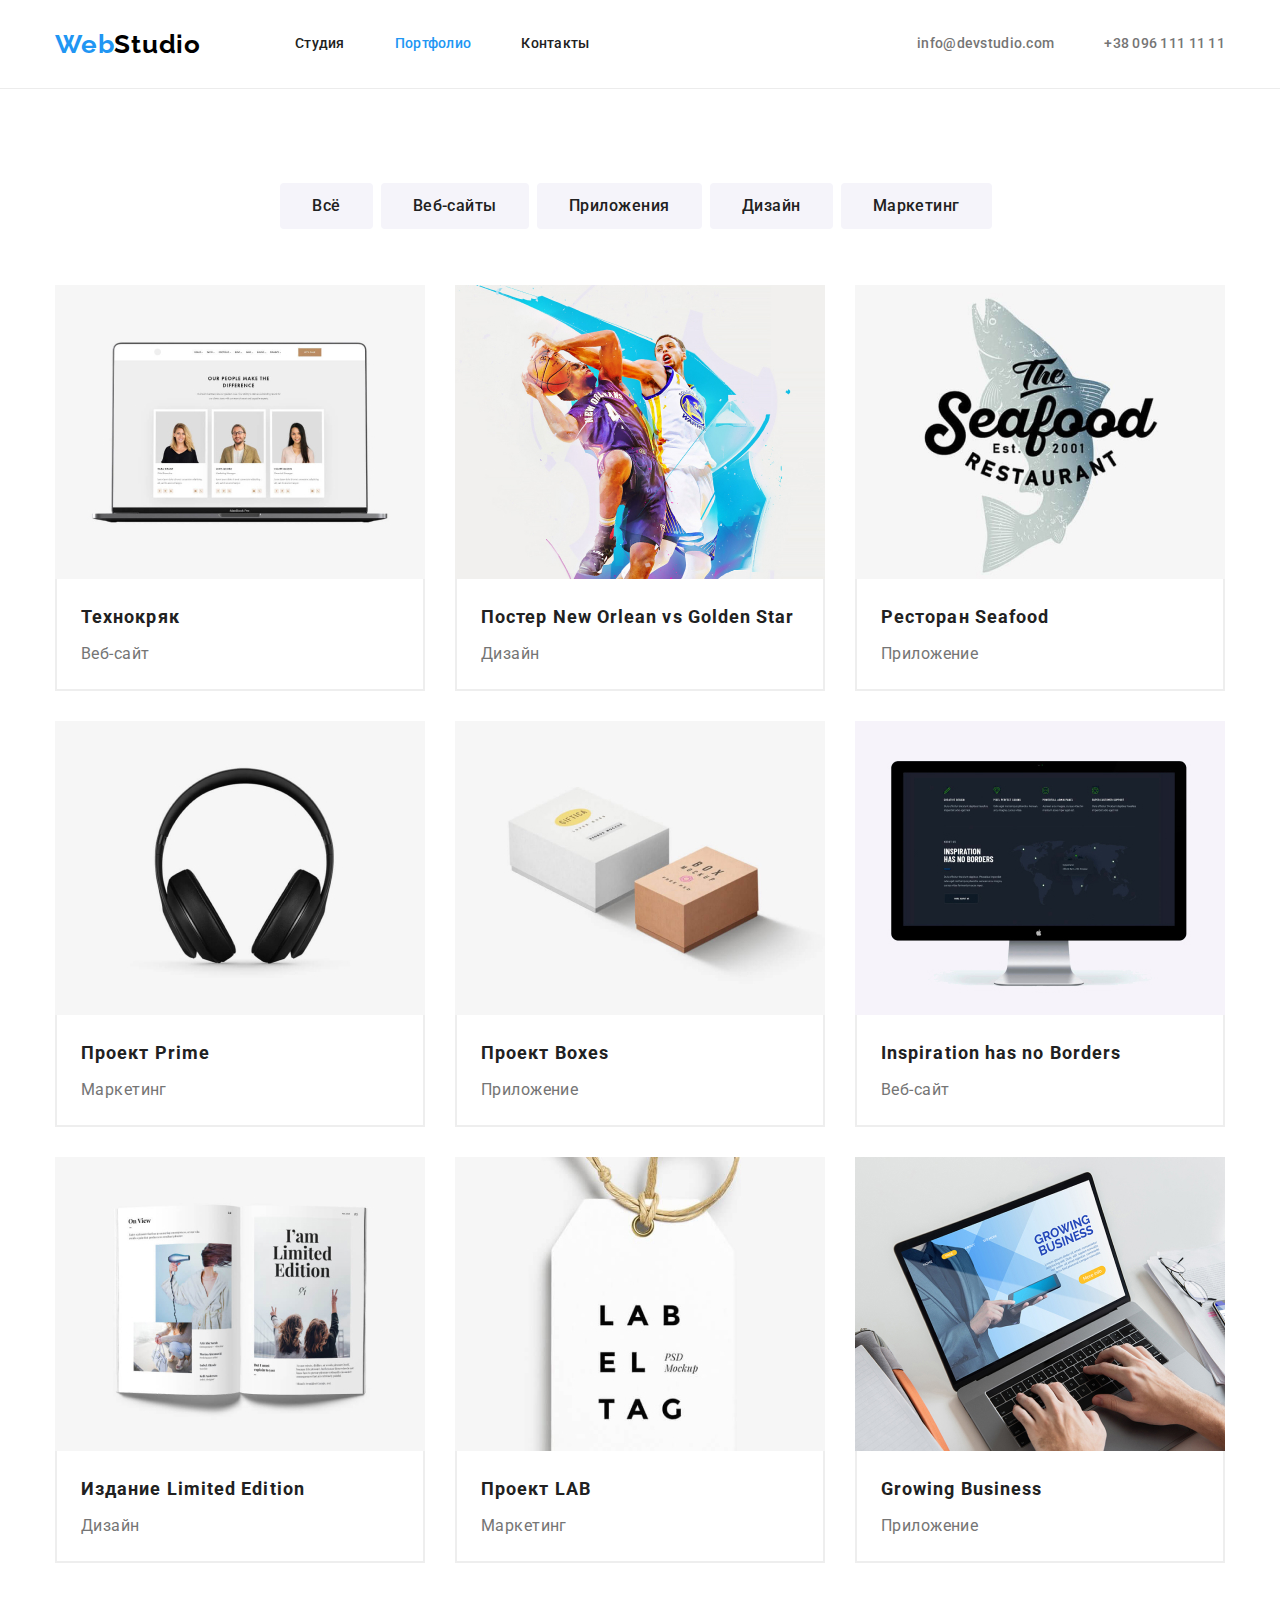
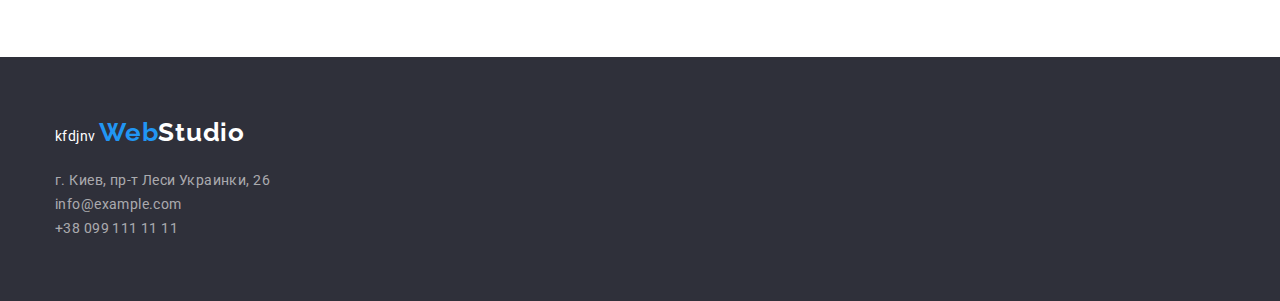
==== portfolio.html @ 1f843e9f "Add files via upload" ====
<!DOCTYPE html>
<html lang="ru">

<head>
    <meta charset="UTF-8">
    <meta http-equiv="X-UA-Compatible" content="IE=edge">
    <meta name="viewport" content="width=device-width, initial-scale=1.0">
    <title>Document</title>
    <link rel="preconnect" href="https://fonts.googleapis.com">
    <link rel="preconnect" href="https://fonts.gstatic.com" crossorigin>
    <link
        href="https://fonts.googleapis.com/css2?family=Raleway:wght@700&family=Roboto:wght@400;500;700;900&display=swap"
        rel="stylesheet">
    <link rel="stylesheet"
        href="https://cdnjs.cloudflare.com/ajax/libs/modern-normalize/1.1.0/modern-normalize.min.css">
    <link rel="stylesheet" href="./css/style.css">
</head>

<body>
    <header class="page-header">
        <div class="container">
            <div class="navigation">
                <nav class="nav">
                    <a href="./index.html" class="logo"><span class="accent">Web</span>Studio</a>
                    <ul class="site-nav list">
                        <li class="item"><a class="link" href="./index.html">Студия</a></li>
                        <li class="item"><a class="link current" href="./portfolio.html">Портфолио</a></li>
                        <li class="item"><a class="link" href="">Контакты</a></li>
                    </ul>
                </nav>

                <ul class="site-contacts list">
                    <li class="item"><a href="" class="link">info@devstudio.com</a></li>
                    <li class="item"><a href="" class="link">+38 096 111 11 11</a></li>
                </ul>
            </div>
        </div>
    </header>

     <main>
         <section>
            <div class="container">
                <h1 class="visually-hidden">Наши работы</h1>
                <ul class="filter-list list">
                    <li><button class="button" type="button">Всё</button></li>
                    <li><button class="button" type="button">Веб-сайты</button></li>
                    <li><button class="button" type="button">Приложения</button></li>
                    <li><button class="button" type="button">Дизайн</button></li>
                    <li><button class="button" type="button">Маркетинг</button></li>
                </ul>
                
                <ul class="works-list list">
                    <li class="card">
                        <img src="./images/img1.jpg" alt="Веб-сайт">
                        <div class="works-list-text">
                            <h2 class="title">Технокряк</h2>
                            <p class="text">Веб-сайт</p>
                        </div>
                    </li>
                    <li class="card">
                        <img src="./images/img2.jpg" alt="Дизайн">
                        <div class="works-list-text">
                            <h2 class="title">Постер New Orlean vs Golden Star</h2>
                            <p class="text">Дизайн</p>
                        </div>
                    </li>
                    <li class="card">
                        <img src="./images/img3.jpg" alt="Приложение">
                        <div class="works-list-text">
                            <h2 class="title">Ресторан Seafood</h2>
                            <p class="text">Приложение</p>
                        </div>
                    </li>
                    <li class="card">
                        <img src="./images/img4.jpg" alt="Маркетин">
                        <div class="works-list-text">
                            <h2 class="title">Проект Prime</h2>
                            <p class="text">Маркетинг</p>
                        </div>
                    </li>
                    <li class="card">
                        <img src="./images/img5.jpg" alt=">Приложение">
                        <div class="works-list-text">
                            <h2 class="title">Проект Boxes</h2>
                            <p class="text">Приложение</p>
                        </div>
                    </li>
                    <li class="card">
                        <img src="./images/img6.jpg" alt="Веб-сайт">
                        <div class="works-list-text">
                            <h2 class="title">Inspiration has no Borders</h2>
                            <p class="text">Веб-сайт</p>
                        </div>
                    </li>
                    <li class="card">
                        <img src="./images/img7.jpg" alt="Дизайн">
                        <div class="works-list-text">
                            <h2 class="title">Издание Limited Edition</h2>
                            <p class="text">Дизайн</p>
                        </div>
                    </li>
                    <li class="card">
                        <img src="./images/img8.jpg" alt="Маркетинг">
                        <div class="works-list-text">
                            <h2 class="title">Проект LAB</h2>
                            <p class="text">Маркетинг</p>
                        </div>
                    </li>
                    <li class="card">
                        <img src="./images/img9.jpg" alt="Приложение">
                        <div class="works-list-text">
                            <h2 class="title">Growing Business</h2>
                            <p class="text">Приложение</p>
                        </div>
                    </li>
                </ul>
            </div>
         </section>

     </main>

    <footer class="footer">
        <div class="container">
            <address class="adress"></address>
            kfdjnv
            <a class="logo" href="./index.html"><span class="accent">Web</span>Studio</a>
            <ul class="footer-list list">
                <li><a class="footer-link" href="">г. Киев, пр-т Леси Украинки, 26</a></li>
                <li><a class="footer-link" href="mailto:info@example.com">info@example.com</a><br></li>
                <li><a class="footer-link" href="tel:+380991111111">+38 099 111 11 11</a></li>
            </ul>
            </address>
        </div>
    </footer>
    
</body>
</html>
---- css/style.css ----
/* Цвет основного текста #757575 */
/* Вторичный цвет текста #212121 */
/* Фоновый белый  #FFFFFF*/
/* Фоновый серый  #F5F4FA*/
/* Фоновый чёрный  #2F303A*/
/* Акцент #2196F3 */

:root {
    --primery-text-color: #757575;
    --title-text-color: #212121;
    --accent-color: #2196F3;
    --primery-white-color: #fff;
}

body{
    color: var(--primery-text-color);
    background-color: var(--primery-white-color);

    font-family: Roboto, sans-serif;
    font-weight: 400;
    font-size: 14px;
    line-height: 1.71;
    letter-spacing: 0.03em;
}

 h1,
 h2,
 h3,
 p{
    margin: 0;
}

img {
    display: block;
}

ul {
    padding: 0;
}

.heading,
.caption-none {
    display: none;
}

.visually-hidden {
    position: absolute;
    width: 1px;
    height: 1px;
    margin: -1px;
    border: 0;
    padding: 0;
    white-space: normal;
    clip-path: inset(100%);
    clip: rect(0 0 0 0);
    overflow: hidden;
}

.container {
    width: 1200px;
    margin: 0 auto;
    padding: 0 15px;
}

section {
    padding-top: 94px;
    padding-bottom: 94px;
}

.section-title {
    color: var(--title-text-color);
}

.list {
    list-style: none;
    margin: 0;
}

/* Header */

.page-header {
    border-bottom: 1px solid #ECECEC;
}

.page-header,
.logo {
    color:#000000;
    text-decoration: none;
}

.accent {
    color: var(--accent-color);
}

.logo {
    font-family: 'Raleway';
    font-weight: 700;
    font-size: 26px;
    line-height: 1.19;
    letter-spacing: 0.03em;
    }

/* Site nav */

.nav {
    display: flex;
    align-items: center;
}

.site-nav .item {
    padding-top: 32px;
    padding-bottom: 32px;
}

.navigation {
    display: flex;
    align-items: center;
}

.site-nav {
    display: flex;
    margin-left: 94px;
}

.site-contacts {
    display: flex;
}

.site-nav .item + .item,
.site-contacts .item + .item{
    margin-left: 50px;
}

.site-contacts {
    margin-left: auto;
    padding-inline-start: 0px;
}

.site-nav .link {
    color: var(--title-text-color);
    text-decoration: none;

    font-weight: 500;
    font-size: 14px;
    line-height: 1.14;
    letter-spacing: 0.02em;    
}

.site-contacts .link {
    color: var(--primery-text-color);
    text-decoration: none;

    font-weight: 500;
    font-size: 14px;
    line-height: 1.14;
    letter-spacing: 0.02em;
}

.site-nav .link:hover,
.site-contacts .link:hover,
.site-nav .link:focus,
.site-contacts .link:focus {
    color: var(--accent-color);
}

.site-contacts,
.site-nav {
    margin-top: 0;
    margin-bottom: 0;
}

.site-nav .link.current {
color: var(--accent-color);
}

/* Hero */

.hero {
    padding-top: 200px;
    padding-bottom: 200px;

    color: var(--primery-white-color);
    background-color: #2F303A;
    text-align: center;
}

.hero-title {
    margin-left: auto;
    margin-right: auto;
    margin-bottom: 30px;
    width: 696px;

    font-weight: 900;
    font-size: 44px;
    line-height: 1.36;
    letter-spacing: 0.06em;
    text-transform: uppercase;
    text-align: center;
}

.button {
    padding: 10px 32px;
    border-radius: 4px;

    color: var(--primery-white-color);
    background-color: var(--accent-color);
    font-family: inherit;
    font-weight: 700;
    font-size: 16px;
    line-height: 1.88;

    text-align: center;
    letter-spacing: 0.06em;
}

.filter-list {
    display: flex;
    justify-content: center;
    margin-top: 0;
    margin-bottom: 0;
    padding-inline-start: 0px;
}

.filter-list .button {
    margin-right: 8px;
    margin-bottom: 56px;
    border: none;
    border-radius: 4px;
    color: var(--title-text-color);
    background-color: #F5F4FA;

    font-weight: 500;
    font-size: 16px;
    line-height: 1.62;
    letter-spacing: 0.03em;
}

.filter-list .button:last-child {
    margin-right: ;
}

.filter-list .button:hover,
.filter-list .button:focus {
    color: var(--primery-white-color);
    background-color: var(--accent-color);
}

.list .title {
    color: var(--title-text-color);
    
    font-weight: 700;
    font-size: 18px;
    line-height: 2;
    letter-spacing: 0.06em;
}

.text {
    font-size: 16px;
    line-height: 1.88;
}

/* Section-caption */

.section-caption .list {
    display: flex;
    list-style: none;
}

.caption-list {
    display: flex;
}

.caption-list .item {
    width: 270px;
    margin-right: 30px;
    text-align: left;
    
}

.caption-list .item:last-child {
    margin-right: 0;
}

.section-caption .section-title {
    margin-bottom: 10px;
    font-weight: 700;
    font-size: 14px;
    line-height: 1.14;
    letter-spacing: 0.03em;
    text-transform: uppercase;
    text-decoration: none;
}

/* Section-work */

.section-work {
    padding-top: 0;
}

.section-work .container {
    padding-top: 0;
}

.section-work .list {
    display: flex;
}

.section-work  .section-title {
    margin-bottom: 50px;
    font-weight: 700;
    font-size: 36px;
    line-height: 1.17;
    text-align: center;
    letter-spacing: 0.03em;
    }

.section-work-list .item:not(:last-child) {
    margin-right: 30px;
}

.works-list {
    display: flex;
    flex-wrap: wrap;
    margin: 0;
    padding-inline-start: 0px;
    justify-content: center;
} 

.works-list .title {
    margin-bottom: 4px;
}

.works-list .card {
    margin-right: 30px;
    margin-bottom: 30px;
}

.works-list .card:nth-child(3n) {
    margin-right: 0;
}

.works-list .card:nth-child(n+7) {
    margin-bottom: 0;
}

.works-list .item {
    width: 370px;
    margin: 15px 15px 30px 15px;
}

.works-list .item:nth-child(3n) {
    margin-right: 0;
}

.works-list-text {
    padding: 20px 24px;
    border-right: 2px solid #EEEEEE;
    border-left: 2px solid #EEEEEE;
    border-bottom: 2px solid #EEEEEE;
    text-align: left;
}

/* Section-team */ 

.section-team {
    text-align: center;
    background-color: #F5F4FA;
}

.section-team-list {
    display: flex;
}

.section-team-list .item:not(:last-child){
    margin-right: 30px;
}

/* .section-team-list .item {
    border: #2196F3;
} */

.section-team  .section-title {
    margin-bottom: 50px;
    font-weight: 700;
    font-size: 36px;
    line-height: 1.17;
    text-align: center;
    letter-spacing: 0.03em;
}

.section-title-name {
    color: var(--title-text-color);
    font-weight: 500;
    font-size: 16px;
    line-height: 1.19;
    letter-spacing: 0.03em;
}
.section-team-text {
    margin-top: 10px;
    font-size: 16px;
    line-height: 1.19;
    letter-spacing: 0.03em;
}


.section-team-list .text {
    padding-top: 30px;
    padding-bottom: 30px;
}

.card-list {
    margin: 0;
}

/* Footer */

.footer {
    padding-top: 60px;
    padding-bottom: 60px;
}

.footer-list {
    margin-top: 20px;
}

.footer-list-item:not(:last-child) {
    margin-bottom: 9px;
}

.footer,
.footer .logo {
    background-color: #2F303A;
    color: var(--primery-white-color);
}

.footer .logo {
    text-align: left;
    font-family: 'Raleway';
    font-weight: 700;
    font-size: 26px;
    line-height: 1.19;

    letter-spacing: 0.03em;
}

.footer .adress {
    text-align: left;
    font-family: Roboto, sans-serif;
    font-style: normal;
    font-size: 14px;
    line-height: 1.71;

    letter-spacing: 0.03em;
    }

.footer-link {
    color: rgba(255, 255, 255, 0.6);
    text-decoration: none;
    font-size: 14px;
    line-height: 1.71;

    letter-spacing: 0.03em;
}
.footer-link:hover,
.footer-link:focus {
    color: var(--accent-color);
}
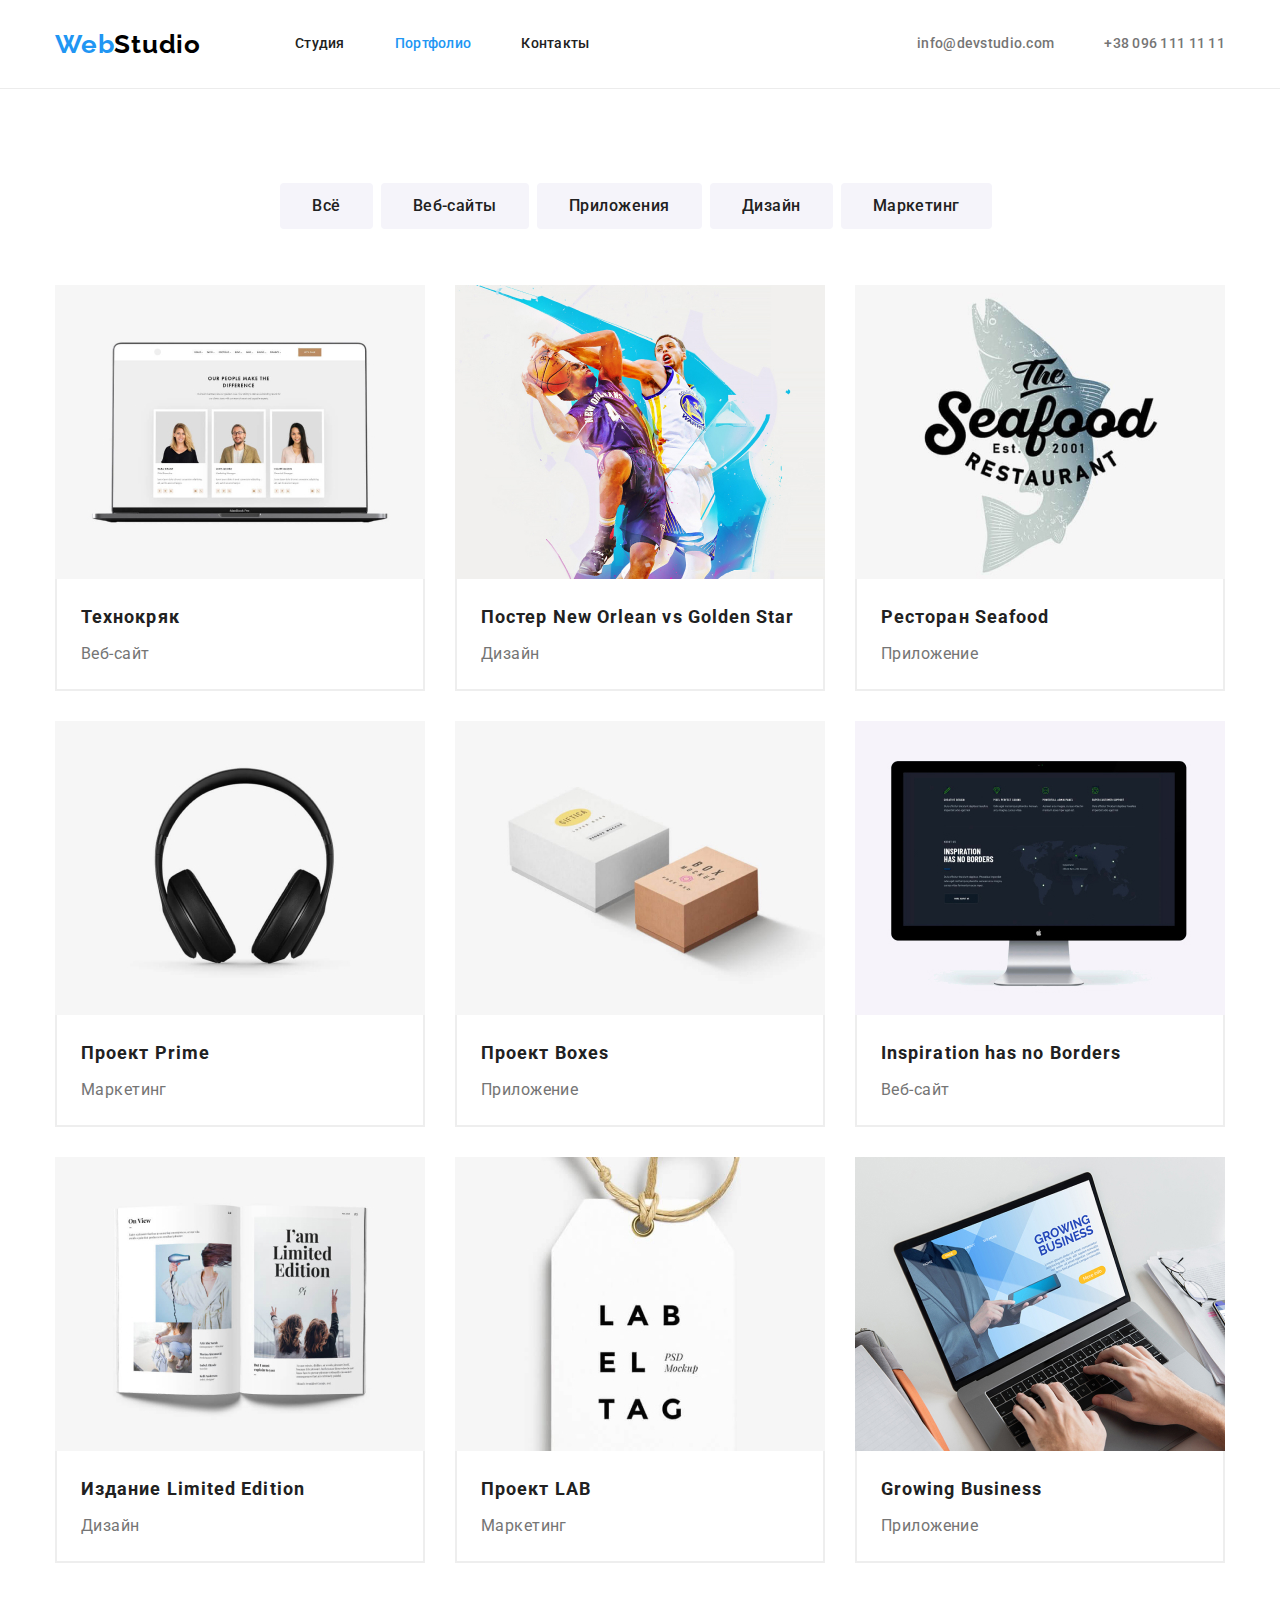
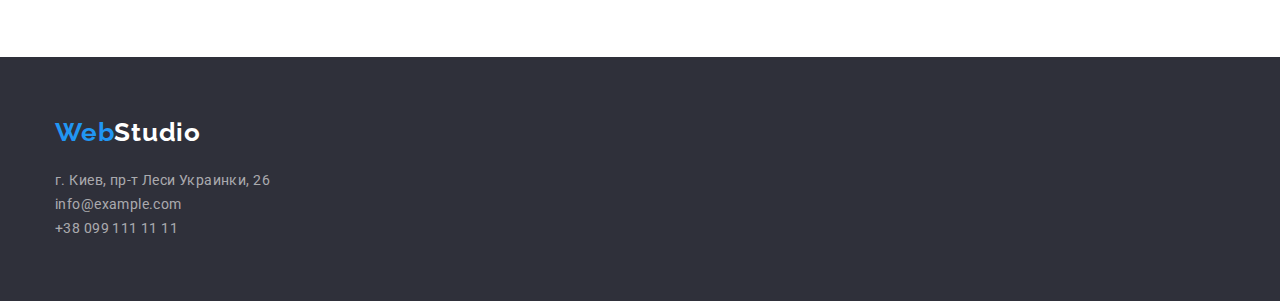
==== commit 7edeb052: "Добавляет иконки" ====
--- a/portfolio.html
+++ b/portfolio.html
@@ -122,7 +122,6 @@
     <footer class="footer">
         <div class="container">
             <address class="adress"></address>
-            kfdjnv
             <a class="logo" href="./index.html"><span class="accent">Web</span>Studio</a>
             <ul class="footer-list list">
                 <li><a class="footer-link" href="">г. Киев, пр-т Леси Украинки, 26</a></li>
--- a/css/style.css
+++ b/css/style.css
@@ -21,6 +21,11 @@
     font-size: 14px;
     line-height: 1.71;
     letter-spacing: 0.03em;
+}
+
+section {
+    padding-top: 94px;
+    padding-bottom: 94px;
 }
 
  h1,
@@ -62,11 +67,6 @@
     padding: 0 15px;
 }
 
-section {
-    padding-top: 94px;
-    padding-bottom: 94px;
-}
-
 .section-title {
     color: var(--title-text-color);
 }
@@ -126,6 +126,16 @@
     display: flex;
 }
 
+.site-contacts-item {
+    display: flex;
+    align-items: center;
+}
+
+.site-contacts-icon  {
+    height: 16px;
+    margin-right: 10px;
+}
+
 .site-nav .item + .item,
 .site-contacts .item + .item{
     margin-left: 50px;
@@ -135,6 +145,7 @@
     margin-left: auto;
     padding-inline-start: 0px;
 }
+
 
 .site-nav .link {
     color: var(--title-text-color);
@@ -273,8 +284,59 @@
 .caption-list .item {
     width: 270px;
     margin-right: 30px;
-    text-align: left;
-    
+    text-align: left;    
+}
+
+.caption-list .item1::before {
+    display: block;
+    content: "";
+    width: 270px;
+    height: 120px;
+    border-radius: 4px;
+    background: #F5F4FA;
+    background-image: url("../images/antenna\.png");
+    background-repeat: no-repeat;
+    background-position: center;
+    margin-bottom: 30px;
+}
+
+.caption-list .item2::before {
+    display: block;
+    content: "";
+    width: 270px;
+    height: 120px;
+    border-radius: 4px;
+    background: #F5F4FA;
+    background-image: url("../images/clock.png");
+    background-repeat: no-repeat;
+    background-position: center;
+    margin-bottom: 30px;
+}
+
+.caption-list .item3::before {
+    display: block;
+    content: "";
+    width: 270px;
+    height: 120px;
+    border-radius: 4px;
+    background: #F5F4FA;
+    background-image: url("../images/diagram.png");
+    background-repeat: no-repeat;
+    background-position: center;
+    margin-bottom: 30px;
+}
+
+.caption-list .item4::before {
+    display: block;
+    content: "";
+    width: 270px;
+    height: 120px;
+    border-radius: 4px;
+    background: #F5F4FA;
+    background-image: url("../images/astronaut.png");
+    background-repeat: no-repeat;
+    background-position: center;
+    margin-bottom: 30px;
 }
 
 .caption-list .item:last-child {
@@ -375,9 +437,33 @@
     margin-right: 30px;
 }
 
-/* .section-team-list .item {
-    border: #2196F3;
-} */
+.section-team-list .item {
+    box-shadow: 0px 1px 3px rgba(0, 0, 0, 0.12),
+    0px 1px 1px rgba(0, 0, 0, 0.14),
+    0px 2px 1px rgba(0, 0, 0, 0.2);
+    border-radius: 0px 0px 4px 4px;
+}
+
+.soc-list {
+    display: flex;
+    justify-content: center;
+    list-style: none;
+}
+
+.soc-icon:not(:last-child) {
+    margin-right: 10px;
+}
+
+.soc-icon {
+    height: 44px;
+}
+
+.soc-link {
+    fill: #AFB1B8;
+    width: 44px;
+    height: 44px;
+    border-radius: 50%;
+}
 
 .section-team  .section-title {
     margin-bottom: 50px;
@@ -396,7 +482,7 @@
     letter-spacing: 0.03em;
 }
 .section-team-text {
-    margin-top: 10px;
+    margin: 10px 0;
     font-size: 16px;
     line-height: 1.19;
     letter-spacing: 0.03em;
@@ -406,6 +492,10 @@
 .section-team-list .text {
     padding-top: 30px;
     padding-bottom: 30px;
+}
+
+.section-team-list .item {
+    background-color: var(--primery-white-color);
 }
 
 .card-list {
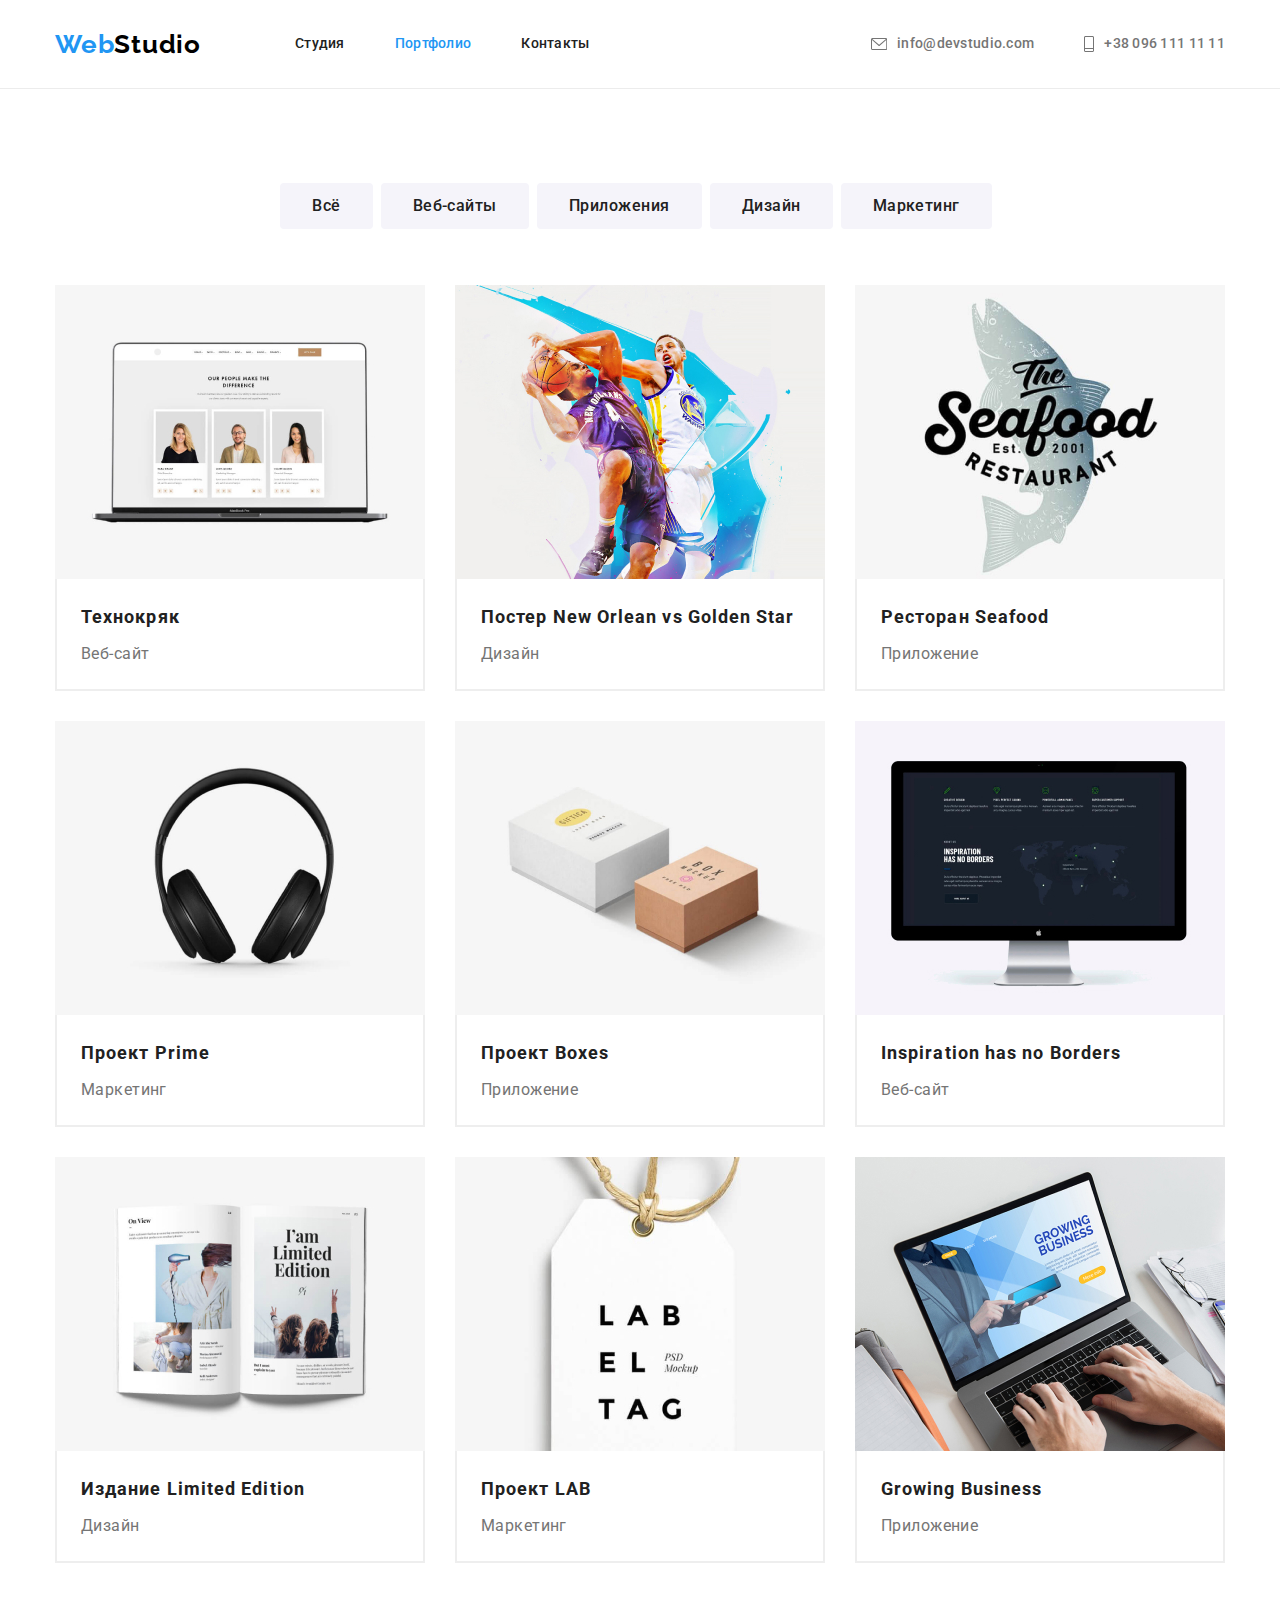
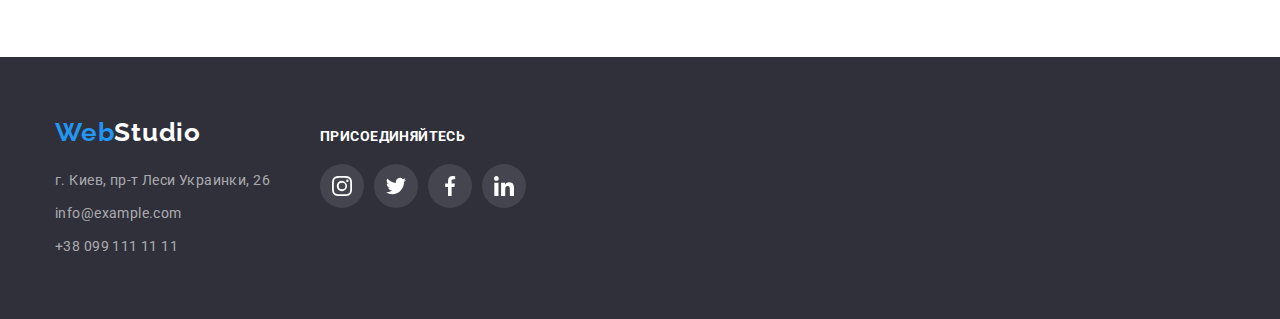
==== commit c0f55367: "Добавляет иконки и стили" ====
--- a/portfolio.html
+++ b/portfolio.html
@@ -28,10 +28,18 @@
                         <li class="item"><a class="link" href="">Контакты</a></li>
                     </ul>
                 </nav>
-
+    
                 <ul class="site-contacts list">
-                    <li class="item"><a href="" class="link">info@devstudio.com</a></li>
-                    <li class="item"><a href="" class="link">+38 096 111 11 11</a></li>
+                    <li class="item">
+                        <a href="" class="link"><svg class="site-contacts-icon" width="16px" heigth="12px">
+                                <use href="./images/sprite.svg#icon-envelope-hover"></use>
+                            </svg>info@devstudio.com</a>
+                    </li>
+                    <li class="item">
+                        <a href="" class="link"><svg class="site-contacts-icon" width="10px" heigth="16px">
+                                <use href="./images/sprite.svg#icon-Vector"></use>
+                            </svg>+38 096 111 11 11</a>
+                    </li>
                 </ul>
             </div>
         </div>
@@ -121,14 +129,50 @@
 
     <footer class="footer">
         <div class="container">
-            <address class="adress"></address>
-            <a class="logo" href="./index.html"><span class="accent">Web</span>Studio</a>
-            <ul class="footer-list list">
-                <li><a class="footer-link" href="">г. Киев, пр-т Леси Украинки, 26</a></li>
-                <li><a class="footer-link" href="mailto:info@example.com">info@example.com</a><br></li>
-                <li><a class="footer-link" href="tel:+380991111111">+38 099 111 11 11</a></li>
-            </ul>
-            </address>
+            <div>
+                <address class="adress"></address>
+                <a class="logo" href="./index.html"><span class="accent">Web</span>Studio</a>
+                <ul class="footer-list list">
+                    <li class="footer-list-item"><a class="footer-link" href="">г. Киев, пр-т Леси Украинки, 26</a></li>
+                    <li class="footer-list-item"><a class="footer-link" href="mailto:info@example.com">info@example.com</a>
+                    </li>
+                    <li class="footer-list-item"><a class="footer-link" href="tel:+380991111111">+38 099 111 11 11</a></li>
+                </ul>
+                </address>
+            </div>
+            <div class="footer-social">
+                <h2 class="footer-title">Присоединяйтесь</h2>
+                <ul class="footer-soc-list">
+                    <li class="footer-soc-list">
+                        <a class="social-link" href="">
+                            <svg class="icon" width="20px" heigth="20px">
+                                <use href="./images/sprite.svg#icon-instagram"></use>
+                            </svg>
+                        </a>
+                    </li>
+                    <li class="footer-soc-list">
+                        <a class="social-link" href="">
+                            <svg class="icon" width="20px" heigth="20px">
+                                <use href="./images/sprite.svg#icon-twitter"></use>
+                            </svg>
+                        </a>
+                    </li>
+                    <li class="footer-soc-list">
+                        <a class="social-link" href="">
+                            <svg class="icon" width="20px" heigth="20px">
+                                <use href="./images/sprite.svg#icon-facebook"></use>
+                            </svg>
+                        </a>
+                    </li>
+                    <li class="footer-soc-list">
+                        <a class="social-link" href="">
+                            <svg class="icon" width="20px" heigth="20px">
+                                <use href="./images/sprite.svg#icon-linkedin"></use>
+                            </svg>
+                        </a>
+                    </li>
+                </ul>
+            </div>
         </div>
     </footer>
     
--- a/css/style.css
+++ b/css/style.css
@@ -100,7 +100,7 @@
     letter-spacing: 0.03em;
     }
 
-/* Site nav */
+/* SITE NAV */
 
 .nav {
     display: flex;
@@ -124,11 +124,8 @@
 
 .site-contacts {
     display: flex;
-}
-
-.site-contacts-item {
-    display: flex;
-    align-items: center;
+    margin-left: auto;
+    padding-inline-start: 0px;
 }
 
 .site-contacts-icon  {
@@ -141,30 +138,28 @@
     margin-left: 50px;
 }
 
-.site-contacts {
-    margin-left: auto;
-    padding-inline-start: 0px;
-}
-
-
 .site-nav .link {
-    color: var(--title-text-color);
-    text-decoration: none;
-
-    font-weight: 500;
-    font-size: 14px;
-    line-height: 1.14;
-    letter-spacing: 0.02em;    
-}
-
-.site-contacts .link {
-    color: var(--primery-text-color);
-    text-decoration: none;
-
     font-weight: 500;
     font-size: 14px;
     line-height: 1.14;
     letter-spacing: 0.02em;
+    text-decoration: none;
+
+    color: var(--title-text-color);
+}
+
+.site-contacts .link {
+    display: flex;
+    align-items: center;
+
+    text-decoration: none;
+    font-weight: 500;
+    font-size: 14px;
+    line-height: 1.14;
+    letter-spacing: 0.02em;
+
+    color: var(--primery-text-color);
+    fill: var(--primery-text-color);    
 }
 
 .site-nav .link:hover,
@@ -172,6 +167,7 @@
 .site-nav .link:focus,
 .site-contacts .link:focus {
     color: var(--accent-color);
+    fill: var(--accent-color);
 }
 
 .site-contacts,
@@ -189,10 +185,15 @@
 .hero {
     padding-top: 200px;
     padding-bottom: 200px;
-
+    text-align: center;
+
+    background: linear-gradient(rgba(47, 48, 58, 0.4), rgba(47, 48, 58, 0.4)), url(../images/bcg-foto.jpg);
+    background-size: 1600px, cover;
+    background-color: #C4C4C4;
+    background-repeat: no-repeat;
+    background-color-repeat: no-repeat;
     color: var(--primery-white-color);
-    background-color: #2F303A;
-    text-align: center;
+    
 }
 
 .hero-title {
@@ -213,15 +214,15 @@
     padding: 10px 32px;
     border-radius: 4px;
 
+    font-family: inherit;
+    font-weight: 700;
+    font-size: 16px;
+    line-height: 1.88;
+    text-align: center;
+    letter-spacing: 0.06em;
+
     color: var(--primery-white-color);
     background-color: var(--accent-color);
-    font-family: inherit;
-    font-weight: 700;
-    font-size: 16px;
-    line-height: 1.88;
-
-    text-align: center;
-    letter-spacing: 0.06em;
 }
 
 .filter-list {
@@ -237,13 +238,14 @@
     margin-bottom: 56px;
     border: none;
     border-radius: 4px;
-    color: var(--title-text-color);
-    background-color: #F5F4FA;
-
+    
     font-weight: 500;
     font-size: 16px;
     line-height: 1.62;
     letter-spacing: 0.03em;
+
+    color: var(--title-text-color);
+    background-color: #F5F4FA;
 }
 
 .filter-list .button:last-child {
@@ -254,15 +256,18 @@
 .filter-list .button:focus {
     color: var(--primery-white-color);
     background-color: var(--accent-color);
+    box-shadow: 0px 3px 1px rgba(0, 0, 0, 0.1),
+    0px 1px 2px rgba(0, 0, 0, 0.08),
+    0px 2px 2px rgba(0, 0, 0, 0.12);
 }
 
 .list .title {
-    color: var(--title-text-color);
-    
     font-weight: 700;
     font-size: 18px;
     line-height: 2;
     letter-spacing: 0.06em;
+
+    color: var(--title-text-color);
 }
 
 .text {
@@ -272,6 +277,19 @@
 
 /* Section-caption */
 
+.caption-list-icon {
+    display: flex;
+    justify-content: center;
+    align-items: center;
+    margin-bottom: 30px;
+    width: 270px;
+    height: 120px;
+    
+    border-radius: 4px;
+
+    background-color: #F5F4FA;
+}
+
 .section-caption .list {
     display: flex;
     list-style: none;
@@ -284,59 +302,8 @@
 .caption-list .item {
     width: 270px;
     margin-right: 30px;
+
     text-align: left;    
-}
-
-.caption-list .item1::before {
-    display: block;
-    content: "";
-    width: 270px;
-    height: 120px;
-    border-radius: 4px;
-    background: #F5F4FA;
-    background-image: url("../images/antenna\.png");
-    background-repeat: no-repeat;
-    background-position: center;
-    margin-bottom: 30px;
-}
-
-.caption-list .item2::before {
-    display: block;
-    content: "";
-    width: 270px;
-    height: 120px;
-    border-radius: 4px;
-    background: #F5F4FA;
-    background-image: url("../images/clock.png");
-    background-repeat: no-repeat;
-    background-position: center;
-    margin-bottom: 30px;
-}
-
-.caption-list .item3::before {
-    display: block;
-    content: "";
-    width: 270px;
-    height: 120px;
-    border-radius: 4px;
-    background: #F5F4FA;
-    background-image: url("../images/diagram.png");
-    background-repeat: no-repeat;
-    background-position: center;
-    margin-bottom: 30px;
-}
-
-.caption-list .item4::before {
-    display: block;
-    content: "";
-    width: 270px;
-    height: 120px;
-    border-radius: 4px;
-    background: #F5F4FA;
-    background-image: url("../images/astronaut.png");
-    background-repeat: no-repeat;
-    background-position: center;
-    margin-bottom: 30px;
 }
 
 .caption-list .item:last-child {
@@ -345,6 +312,7 @@
 
 .section-caption .section-title {
     margin-bottom: 10px;
+
     font-weight: 700;
     font-size: 14px;
     line-height: 1.14;
@@ -369,6 +337,7 @@
 
 .section-work  .section-title {
     margin-bottom: 50px;
+
     font-weight: 700;
     font-size: 36px;
     line-height: 1.17;
@@ -405,6 +374,12 @@
     margin-bottom: 0;
 }
 
+.works-list .card:hover {
+    box-shadow: 0px 1px 1px rgba(0, 0, 0, 0.12),
+    0px 4px 4px rgba(0, 0, 0, 0.06),
+    1px 4px 6px rgba(0, 0, 0, 0.16);
+}
+
 .works-list .item {
     width: 370px;
     margin: 15px 15px 30px 15px;
@@ -416,6 +391,7 @@
 
 .works-list-text {
     padding: 20px 24px;
+
     border-right: 2px solid #EEEEEE;
     border-left: 2px solid #EEEEEE;
     border-bottom: 2px solid #EEEEEE;
@@ -426,6 +402,7 @@
 
 .section-team {
     text-align: center;
+
     background-color: #F5F4FA;
 }
 
@@ -450,23 +427,50 @@
     list-style: none;
 }
 
-.soc-icon:not(:last-child) {
+.soc-link:not(:last-child) {
     margin-right: 10px;
 }
 
-.soc-icon {
-    height: 44px;
+.icon {  
+    width: 20px;
+    height: 20px;
+
+    fill: #AFB1B8;
+} 
+
+.social-link {
+    margin: 0;
+    padding: 0;
+
+    width: 20px;
+    height: 20px;
 }
 
 .soc-link {
-    fill: #AFB1B8;
+    display: flex;
+    justify-content: center;
+    align-items: center;
+
     width: 44px;
     height: 44px;
     border-radius: 50%;
+
+    background-color: var(--primery-white-color);
+}
+
+.soc-link:hover,
+.soc-link:focus {
+    background-color: var(--accent-color);
+}
+
+.soc-link:hover .icon,
+.soc-link:focus .icon {
+    fill: var(--primery-white-color);
 }
 
 .section-team  .section-title {
     margin-bottom: 50px;
+
     font-weight: 700;
     font-size: 36px;
     line-height: 1.17;
@@ -475,14 +479,18 @@
 }
 
 .section-title-name {
-    color: var(--title-text-color);
+    margin-bottom: 10px;
+    
     font-weight: 500;
     font-size: 16px;
     line-height: 1.19;
     letter-spacing: 0.03em;
-}
-.section-team-text {
-    margin: 10px 0;
+
+    color: var(--title-text-color);
+}
+.section-team-text {;
+    margin-bottom: 16px;
+
     font-size: 16px;
     line-height: 1.19;
     letter-spacing: 0.03em;
@@ -502,11 +510,70 @@
     margin: 0;
 }
 
+/* SECTION CLIENTS */
+
+.section-clients {
+    text-align: center;
+}
+
+.clients-title {
+    margin-bottom: 50px;
+
+    font-weight: 700;
+    font-size: 36px;
+    line-height: 42px;
+    text-align: center;
+    letter-spacing: 0.03em;
+    
+    color: var(--title-text-color);
+}
+
+.clients-list {
+    display: flex;
+    margin-top: 0;
+    margin-bottom: 0;
+}
+
+.clients-item {
+    display: flex;
+    justify-content: center;
+    align-items: center;
+    width: 170px;
+    height: 92px;
+    border: 1px solid #AFB1B8;
+    border-radius: 4px;
+}
+
+.clients-item:not(:last-child) {
+    margin-right: 30px;
+}
+
+.clients-item:hover,
+.clients-item:focus {
+    border-color: var(--accent-color);
+}
+
+.clients-item:hover .clients-icon,
+.clients-item:focus .clients-icon {
+    fill: var(--accent-color);
+}
+
+.clients-icon {
+    fill: #AFB1B8;
+}
+
 /* Footer */
 
 .footer {
     padding-top: 60px;
     padding-bottom: 60px;
+    align-items: baseline;
+}
+
+
+.footer .container {
+    display: flex;
+    align-items: baseline;
 }
 
 .footer-list {
@@ -529,26 +596,29 @@
     font-weight: 700;
     font-size: 26px;
     line-height: 1.19;
-
     letter-spacing: 0.03em;
 }
 
 .footer .adress {
+    max-width: 230px;
+    margin-right: 50px;
     text-align: left;
     font-family: Roboto, sans-serif;
     font-style: normal;
     font-size: 14px;
     line-height: 1.71;
-
-    letter-spacing: 0.03em;
-    }
+    letter-spacing: 0.03em;
+}  
+
+.footer-social {
+    margin-left: 50px;
+}
 
 .footer-link {
     color: rgba(255, 255, 255, 0.6);
     text-decoration: none;
     font-size: 14px;
     line-height: 1.71;
-
     letter-spacing: 0.03em;
 }
 .footer-link:hover,
@@ -556,9 +626,45 @@
     color: var(--accent-color);
 }
 
-
-
-
-
-
-
+.footer-soc-list {
+    display: flex;
+    margin-right: 10px;
+}
+
+.social-link {
+    display: flex;
+    justify-content: center;
+    align-items: center;
+    width: 44px;
+    height: 44px;
+    border-radius: 50%;
+
+    background: rgba(255, 255, 255, 0.1);
+}
+
+.social-link:hover,
+.social-link:focus {
+    background-color: var(--accent-color);
+}
+
+.footer .social-link .icon {
+    fill: var(--primery-white-color);
+}
+
+.footer-title {
+    margin-bottom: 20px;
+    
+    font-weight: 700;
+    font-size: 14px;
+    line-height: 16px;
+    letter-spacing: 0.03em;
+    text-transform: uppercase;
+}
+
+
+
+
+
+
+
+
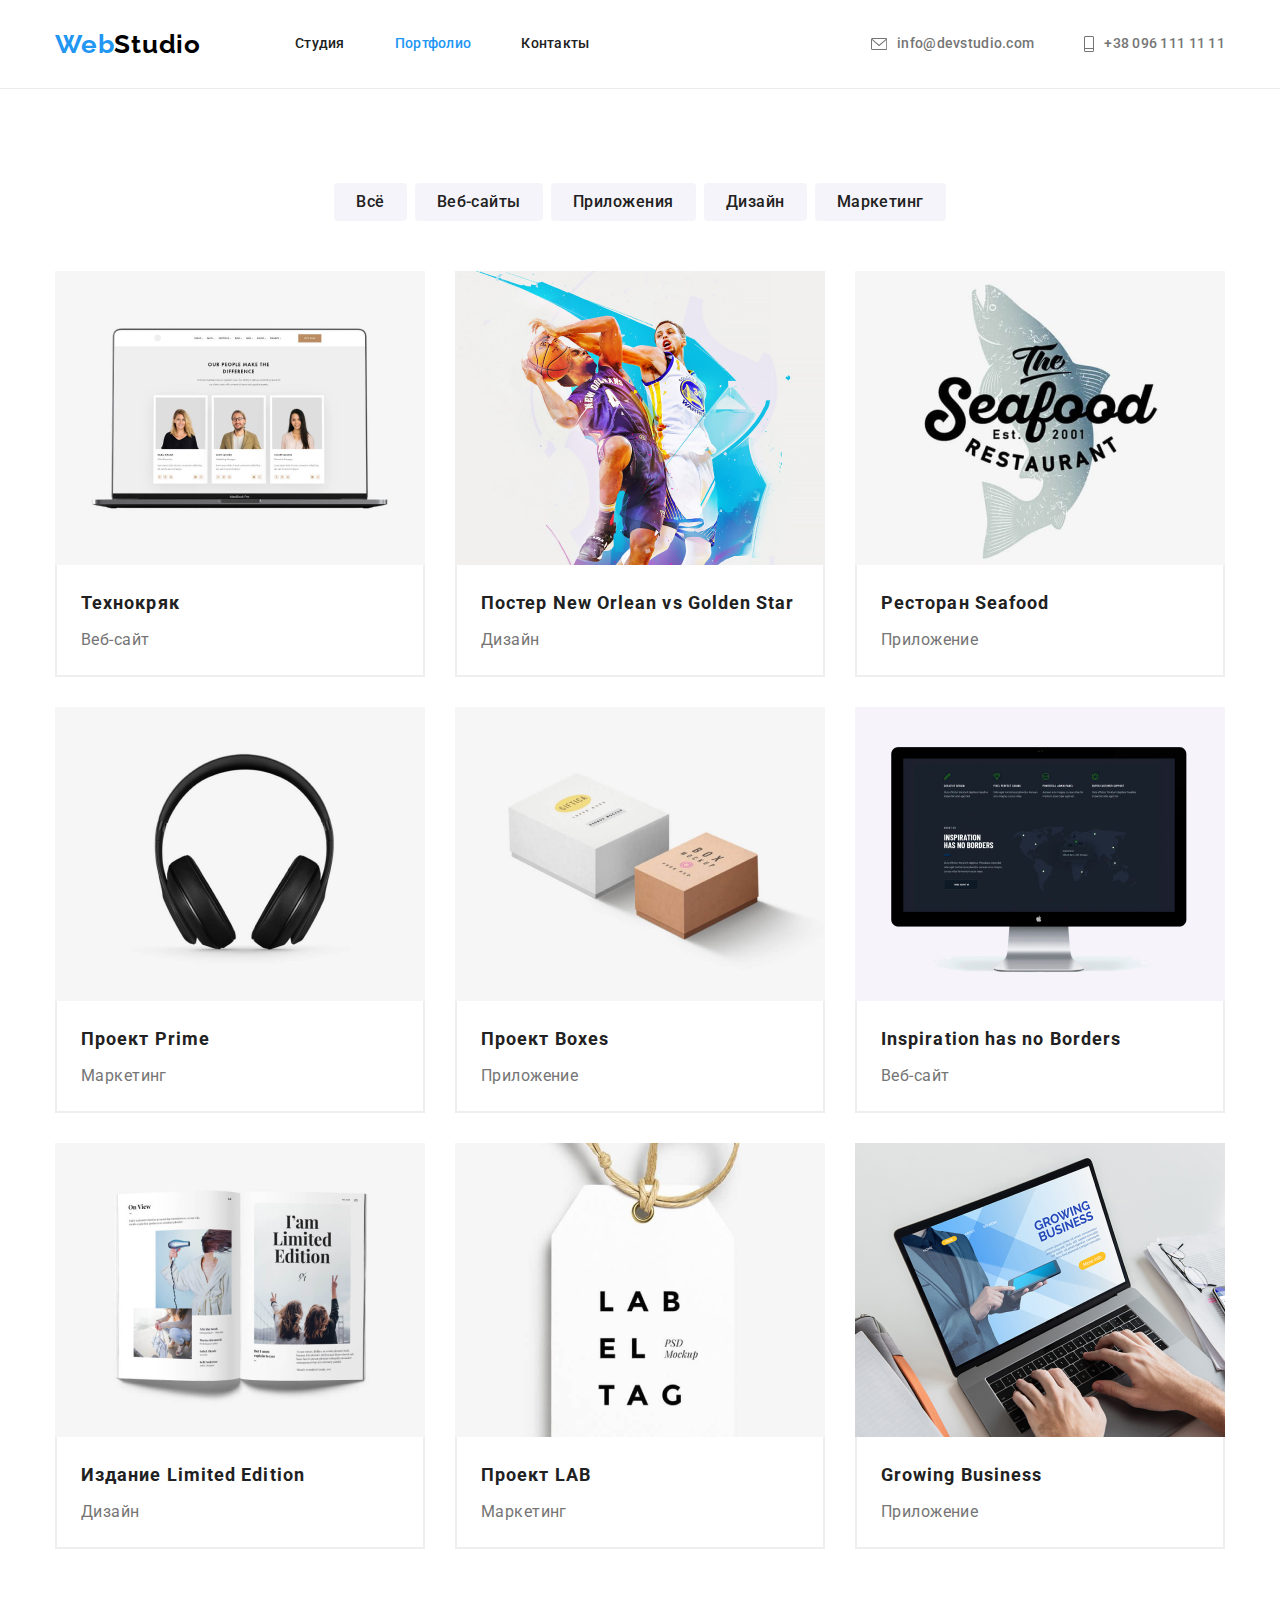
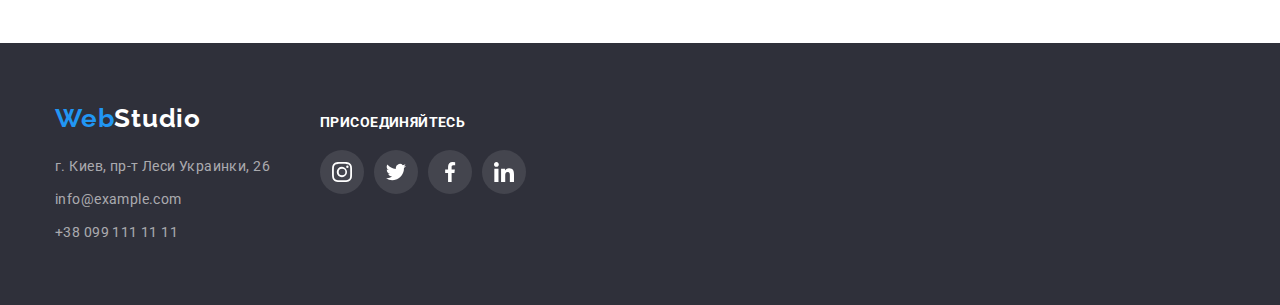
==== commit 6c8ca02b: "Исправляет ошибки ДЗ №4" ====
--- a/portfolio.html
+++ b/portfolio.html
@@ -50,11 +50,11 @@
             <div class="container">
                 <h1 class="visually-hidden">Наши работы</h1>
                 <ul class="filter-list list">
-                    <li><button class="button" type="button">Всё</button></li>
-                    <li><button class="button" type="button">Веб-сайты</button></li>
-                    <li><button class="button" type="button">Приложения</button></li>
-                    <li><button class="button" type="button">Дизайн</button></li>
-                    <li><button class="button" type="button">Маркетинг</button></li>
+                    <li class="filter-item"><button class="button" type="button">Всё</button></li>
+                    <li class="filter-item"><button class="button" type="button">Веб-сайты</button></li>
+                    <l class="filter-item"i><button class="button" type="button">Приложения</button></l>
+                    <li class="filter-item"><button class="button" type="button">Дизайн</button></li>
+                    <li class="filter-item"><button class="button" type="button">Маркетинг</button></li>
                 </ul>
                 
                 <ul class="works-list list">
--- a/css/style.css
+++ b/css/style.css
@@ -188,10 +188,9 @@
     text-align: center;
 
     background: linear-gradient(rgba(47, 48, 58, 0.4), rgba(47, 48, 58, 0.4)), url(../images/bcg-foto.jpg);
-    background-size: 1600px, cover;
+    background-position: center;
     background-color: #C4C4C4;
     background-repeat: no-repeat;
-    background-color-repeat: no-repeat;
     color: var(--primery-white-color);
     
 }
@@ -229,13 +228,12 @@
     display: flex;
     justify-content: center;
     margin-top: 0;
-    margin-bottom: 0;
+    margin-bottom: 50px;
     padding-inline-start: 0px;
 }
 
 .filter-list .button {
-    margin-right: 8px;
-    margin-bottom: 56px;
+    padding: 6px 22px;
     border: none;
     border-radius: 4px;
     
@@ -246,10 +244,6 @@
 
     color: var(--title-text-color);
     background-color: #F5F4FA;
-}
-
-.filter-list .button:last-child {
-    margin-right: ;
 }
 
 .filter-list .button:hover,
@@ -261,6 +255,10 @@
     0px 2px 2px rgba(0, 0, 0, 0.12);
 }
 
+.filter-item:not(:last-child){
+    margin-right: 8px;
+}
+
 .list .title {
     font-weight: 700;
     font-size: 18px;
@@ -454,6 +452,7 @@
     width: 44px;
     height: 44px;
     border-radius: 50%;
+    border-color: transparent;
 
     background-color: var(--primery-white-color);
 }
@@ -463,8 +462,8 @@
     background-color: var(--accent-color);
 }
 
-.soc-link:hover .icon,
-.soc-link:focus .icon {
+.social-link:hover .icon,
+.social-link:focus .icon {
     fill: var(--primery-white-color);
 }
 
@@ -534,7 +533,15 @@
     margin-bottom: 0;
 }
 
-.clients-item {
+.clients-icon {
+    fill: #AFB1B8;
+}
+
+.clients-item:not(:last-child) {
+    margin-right: 30px;
+}
+
+.clients-link {
     display: flex;
     justify-content: center;
     align-items: center;
@@ -544,23 +551,17 @@
     border-radius: 4px;
 }
 
-.clients-item:not(:last-child) {
-    margin-right: 30px;
-}
-
-.clients-item:hover,
-.clients-item:focus {
+.clients-link:hover,
+.clients-link:focus {
     border-color: var(--accent-color);
 }
 
-.clients-item:hover .clients-icon,
-.clients-item:focus .clients-icon {
+.clients-link:hover .clients-icon,
+.clients-link:focus .clients-icon {
     fill: var(--accent-color);
 }
 
-.clients-icon {
-    fill: #AFB1B8;
-}
+
 
 /* Footer */
 
